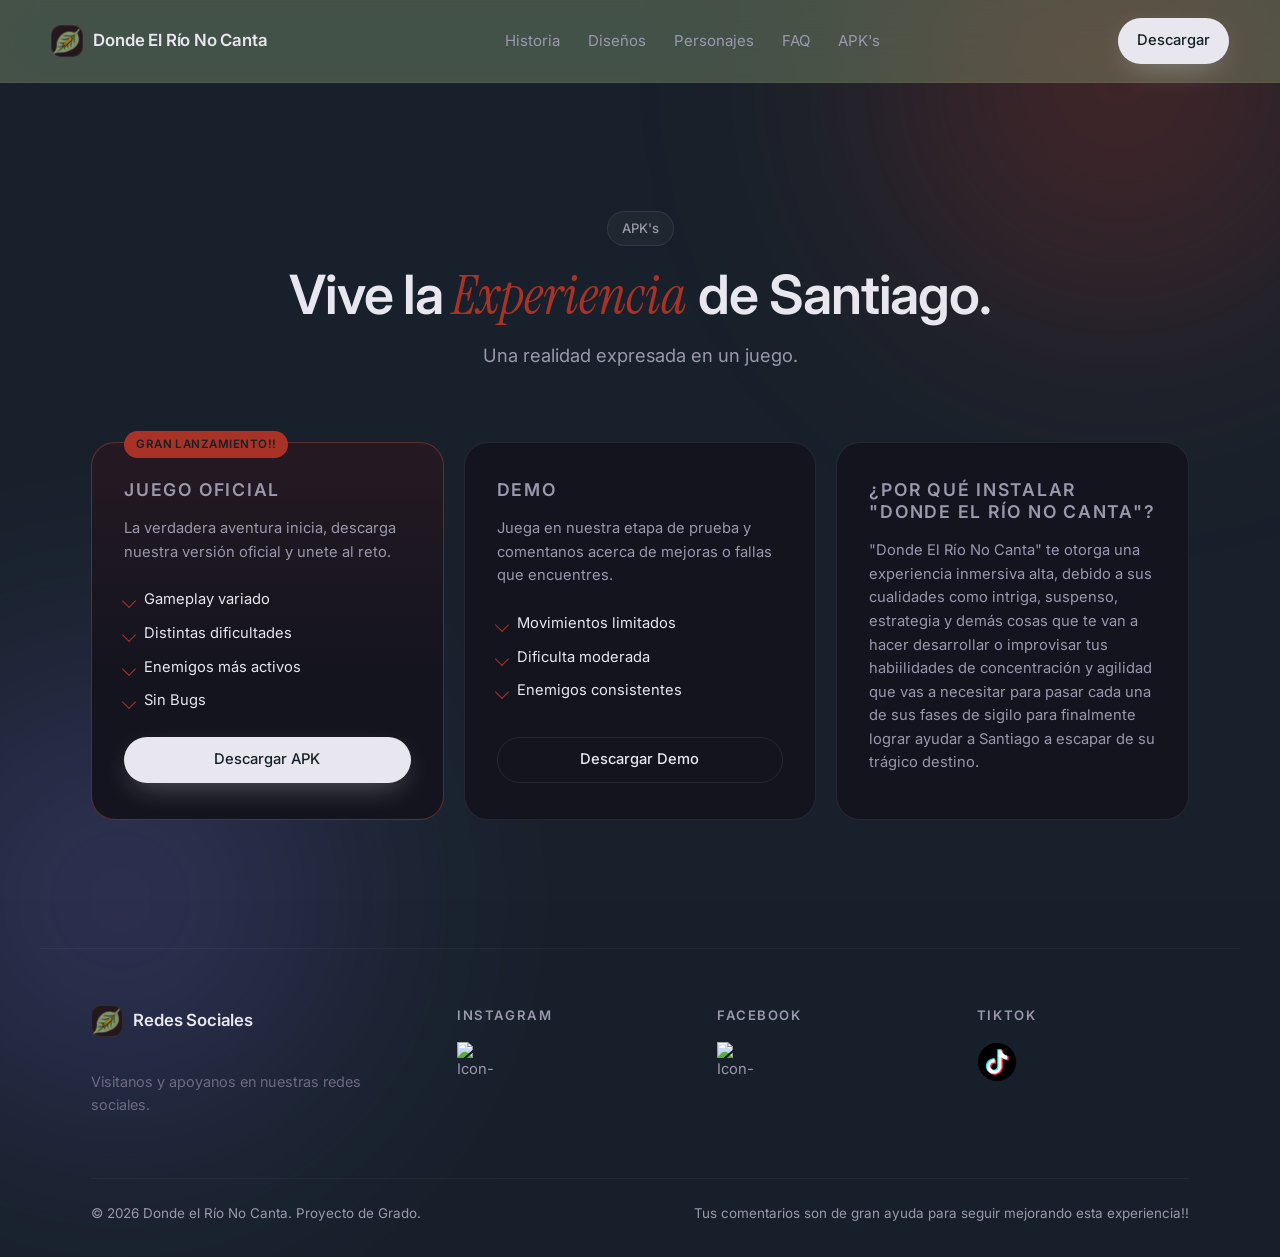
==== Apk.html @ 6d5dd077 "Add files via upload" ====
<!doctype html>
<html lang="es">
<head>
  <meta charset="utf-8" />
  <meta name="viewport" content="width=device-width,initial-scale=1" />
  <meta name="theme-color" content="#0a0a0f" />
  <title>Donde El Río No Canta</title>
  <meta name="description" content="Aurix is a dark, modern single-page HTML template for AI SaaS products. Bento feature grid, editorial hero, gradient glow, and a clean dark palette." />
  <link rel="preconnect" href="https://fonts.googleapis.com" />
  <link rel="preconnect" href="https://fonts.gstatic.com" crossorigin />
  <link rel="stylesheet" href="https://fonts.googleapis.com/css2?family=Instrument+Serif:ital@0;1&family=Inter:wght@400;500;600;700&display=swap" />
  <link rel="stylesheet" href="assets/css/styles.css" />

  <link rel="Icon" href="/assets/img/favicom.ico">

</head>
<body>
  <div class="grain" aria-hidden="true"></div>
  <div class="orb orb-a" aria-hidden="true"></div>
  <div class="orb orb-b" aria-hidden="true"></div>

  <header class="site-header">
    <a class="brand" href="Main.html" aria-label="Aurix home">
      <span class="brand-mark" aria-hidden="true">
        <img src="/assets/img/favicom.ico">
      </span>
      <span class="brand-name">Donde El Río No Canta</span>
    </a>
    <nav class="site-nav" aria-label="Main">
      <a href="Historia.html">Historia</a>
      <a href="Diseños.html">Diseños</a>
      <a href="Personajes.html">Personajes</a>
      <a href="FAQ.html">FAQ</a>
      <a href="Apk.html">APK's</a>
    </nav>
    <div class="header-cta">
    
      <a class="btn btn-solid" href="Apk.html">Descargar</a>
    </div>
    <button class="menu-toggle" aria-label="Menu" aria-expanded="false">
      <span></span><span></span><span></span>
    </button>
  </header>
  <nav class="site-mobile-nav" aria-label="Mobile">
    <a href="Historia.html">Historia</a>
    <a href="Diseños.html">Diseños</a>
    <a href="Personajes.html">Personajes</a>
    <a href="FAQ.html">FAQ</a>
    <a href="Apk.html">APK's</a>
  </nav>


    <section class="pricing" id="pricing">
      <header class="section-head">
        <p class="eyebrow">APK's</p>
        <h2>Vive la<span class="serif-it"> Experiencia</span> de Santiago.</h2>
        <p class="section-lede">Una realidad expresada en un juego.</p>
      </header>
      <div class="plans">
        
        <article class="plan plan-featured">
          <span class="plan-badge">Gran Lanzamiento!!</span>
          <h3>Juego Oficial</h3>
          <p class="plan-lede">La verdadera aventura inicia, descarga nuestra versión oficial y unete al reto.</p>
          <ul>
            <li>Gameplay variado</li>
            <li>Distintas dificultades</li>
            <li>Enemigos más activos</li>
            <li>Sin Bugs</li>
          </ul>
          <a class="btn btn-solid" href="#">Descargar APK</a>
        </article>
        <article class="plan">
          <h3>Demo</h3>
          <p class="plan-lede">Juega en nuestra etapa de prueba y comentanos acerca de mejoras o fallas que encuentres.</p>
          <ul>
            <li>Movimientos limitados</li>
            <li>Dificulta moderada</li>
            <li>Enemigos consistentes</li>
          </ul>
          <a class="btn btn-ghost" href="https://drive.google.com/drive/folders/1SPtxNDa3PWS99QMB6hzHfhXV5OOIgSwc?usp=drive_link" target="_blank">Descargar Demo</a>
        </article>
        <article class="plan">
          <h3>¿Por qué instalar "Donde El Río No Canta"?</h3>
          
          <p class="plan-lede">"Donde El Río No Canta" te otorga una experiencia inmersiva alta, debido a sus cualidades como intriga, suspenso, estrategia y demás cosas que te van a hacer desarrollar o improvisar tus habiilidades de concentración y agilidad que vas a necesitar para pasar cada una de sus fases de sigilo para finalmente lograr ayudar a Santiago a escapar de su trágico destino.</p>
          
        </article>
      </div>
    </section>

  <footer class="site-footer">
    <div class="footer-grid">
      <div>
        <p class="brand" href="#" aria-label="Aurix home">
          <span class="brand-mark" aria-hidden="true">
            <img src="/assets/img/favicom.ico">
          </span>
          <span class="brand-name">Redes Sociales</span>
        </p>
        <p class="footer-note">Visitanos y apoyanos en nuestras redes sociales.</p>
      </div>
      <div>
        <p class="footer-heading">Instagram</p>
        <ul><li><a href="https://www.instagram.com/dondelrionocanta.studio/" target="_blank"><img loading="lazy" src="https://icon-icons.com/images/instagram.webp" alt="Icon-Icons Instagram" title="Instagram" width="40" height="40"></a></li></ul>
      </div>
      <div>
        <p class="footer-heading">Facebook</p>
        <ul><li><a href="https://www.facebook.com/profile.php?id=61593930284303" target="_blank"><img loading="lazy" src="https://icon-icons.com/images/facebook.webp" alt="Icon-Icons Facebook" title="Facebook" width="40" height="40"></a></li></ul>
      </div>
      <div>
        <p class="footer-heading">TikTok</p>
        <ul><li><a href="https://www.tiktok.com/@dondelrionocanta.studio?lang=es" target="_blank"><img loading="lazy" src="/assets/img/tiktok-icon-free-png.webp" alt="Icon-Icons Tik Tok" title="Tik Tok" width="40" height="40"></a></li></ul>
        </div>
      </div>
    </div>
    <div class="footer-bottom">
      <p>© <span id="y"></span> Donde el Río No Canta. Proyecto de Grado.</p>
      <p>Tus comentarios son de gran ayuda para seguir mejorando esta experiencia!!</p>    
    </div>
  </footer>

  <script src="assets/js/main.js" defer></script>
</body>
</html>
---- assets/css/styles.css ----
/* =========================================================
   Aurix — dark luxury AI SaaS landing template
   Single-file, tokenised, vanilla CSS.
   ========================================================= */

:root {

/*Paleta de Colores "Donde El Río No Canta"*/

  --Principal: #7b7d7d; /*Gris Ceniza*/
  --Principal-2: #7d8f69; /*Verde Oliva*/
  --Fondo: #17202a; /*Negro Carbón*/
  --Fondo-2: #7d8f69; /*Verde Oliva*/
  --Secundario: #7b7d7d; /*Gris Ceniza*/
  --Secundario-2: #7d8f69; /*Verde Oliva*/
  --Acento: #a93226; /*Rojo Quemado*/
  --Acento-2: #f7dc6f; /*Amarillo Tenue*/

/* ======================================== */

  --bg: #17202a;
  --bg-elev: #10101a;
  --bg-card: #14141f;
  --line: color-mix(in oklab, #ffffff 8%, transparent);
  --line-soft: color-mix(in oklab, #ffffff 4%, transparent);
  --text: #e8e7ef;
  --text-muted: #9a98ad;
  --text-dim: #6c6a82;
  --accent: #a93226;
  --accent-2: #ff6b9a;
  --accent-3: #8c7bff;
  --ok: #4ade80;
  --warn: #facc15;
  --err: #f87171;

  --radius-sm: 10px;
  --radius: 16px;
  --radius-lg: 24px;
  --radius-xl: 36px;

  --shadow-card: 0 1px 0 0 color-mix(in oklab, #ffffff 6%, transparent) inset,
                 0 30px 60px -30px rgba(0,0,0,0.8);

  --ease: cubic-bezier(0.2, 0.8, 0.2, 1);

  --container: 1200px;
  --pad-x: clamp(20px, 4vw, 56px);
  --pad-section: clamp(72px, 10vw, 160px);

  --serif: 'Instrument Serif', 'Playfair Display', Georgia, serif;
  --sans: 'Inter', -apple-system, BlinkMacSystemFont, 'Segoe UI', Roboto, sans-serif;

  --size-h1: clamp(2.6rem, 1.5rem + 5.2vw, 6rem);
  --size-h2: clamp(2rem, 1.3rem + 2.6vw, 3.5rem);
  --size-h3: clamp(1.15rem, 1rem + 0.5vw, 1.4rem);
  --size-body: clamp(1rem, 0.95rem + 0.2vw, 1.05rem);
}

*,*::before,*::after { box-sizing: border-box; }
html { scroll-behavior: smooth; }
@media (prefers-reduced-motion: reduce) { html { scroll-behavior: auto; } }

body {
  margin: 0;
  font-family: var(--sans);
  font-size: var(--size-body);
  line-height: 1.6;
  color: var(--text);
  background: var(--bg);
  -webkit-font-smoothing: antialiased;
  text-rendering: optimizeLegibility;
  overflow-x: hidden;
}

img { display: block; max-width: 100%; height: auto; }

h1,h2,h3,h4 { letter-spacing: -0.02em; line-height: 1.08; margin: 0; font-weight: 600; color: var(--text); }
h1 { font-size: var(--size-h1); }
h2 { font-size: var(--size-h2); }
h3 { font-size: var(--size-h3); letter-spacing: -0.01em; line-height: 1.25; }

p { margin: 0 0 1em; color: var(--text-muted); }
a { color: inherit; text-decoration: none; transition: color 0.2s var(--ease); }
a:hover { color: var(--accent); }

.serif-it {
  font-family: var(--serif);
  font-style: italic;
  font-weight: 400;
  color: var(--accent);
  letter-spacing: 0;
}

/* ───── background atmosphere ───── */
.grain {
  position: fixed; inset: 0; pointer-events: none; z-index: 1;
  opacity: 0.05; mix-blend-mode: overlay;
  background-image: url("data:image/svg+xml;utf8,<svg xmlns='http://www.w3.org/2000/svg' width='140' height='140'><filter id='n'><feTurbulence type='fractalNoise' baseFrequency='0.8' numOctaves='3' stitchTiles='stitch'/><feColorMatrix values='0 0 0 0 1  0 0 0 0 1  0 0 0 0 1  0 0 0 0.5 0'/></filter><rect width='100%25' height='100%25' filter='url(%23n)'/></svg>");
}
.orb {
  position: fixed; pointer-events: none; z-index: 0;
  width: 720px; height: 720px; border-radius: 50%;
  filter: blur(120px); opacity: 0.45;
}
.orb-a { top: -280px; right: -200px; background: radial-gradient(circle, var(--accent) 0%, transparent 65%); }
.orb-b { bottom: -360px; left: -240px; background: radial-gradient(circle, var(--accent-3) 0%, transparent 65%); opacity: 0.3; }

/* ───── header ───── */
.site-header {
  position: sticky; top: 0; z-index: 50;
  display: grid; grid-template-columns: auto 1fr auto; align-items: center;
  gap: 32px;
  padding: 18px var(--pad-x);
  background: color-mix(in oklab, var(--Secundario-2) 45%, transparent);
  backdrop-filter: saturate(140%) blur(18px);
  -webkit-backdrop-filter: saturate(140%) blur(18px);
  border-bottom: 1px solid var(--line-soft);
}
.brand { display: inline-flex; align-items: center; gap: 10px; color: var(--text); font-weight: 600; letter-spacing: -0.01em; font-size: 1.05rem; }
.brand:hover { color: var(--accent); }
.brand-mark { display: inline-grid; place-items: center; width: 32px; height: 32px; border-radius: 10px; background: color-mix(in oklab, var(--accent) 14%, var(--bg-elev)); color: var(--accent); border: 1px solid var(--line); }
.site-nav { display: flex; gap: 28px; justify-content: center; }
.site-nav a { color: var(--text-muted); font-size: 0.94rem; position: relative; padding: 4px 0; }
.site-nav a:hover { color: var(--text); }
.site-nav a::after { content: ''; position: absolute; left: 50%; bottom: -2px; width: 0; height: 1px; background: var(--accent); transition: width 0.3s var(--ease), left 0.3s var(--ease); }
.site-nav a:hover::after { width: 100%; left: 0; }
.header-cta { display: flex; gap: 10px; align-items: center; }

.menu-toggle {
  display: none;
  background: transparent; border: 1px solid var(--line);
  width: 40px; height: 40px; border-radius: 10px;
  padding: 0; cursor: pointer;
  flex-direction: column; justify-content: center; align-items: center; gap: 4px;
}
.menu-toggle span { width: 16px; height: 1.5px; background: var(--text); transition: transform 0.3s var(--ease); }

/* ───── buttons ───── */
.btn {
  display: inline-flex; align-items: center; justify-content: center; gap: 8px;
  padding: 10px 18px; border-radius: 999px;
  font-size: 0.92rem; font-weight: 500;
  border: 1px solid transparent;
  cursor: pointer; transition: all 0.25s var(--ease);
  white-space: nowrap;
}
.btn-solid {
  background: var(--text); color: var(--bg);
  box-shadow: 0 10px 30px -10px color-mix(in oklab, var(--text) 40%, transparent);
}
.btn-solid:hover { background: var(--accent); color: var(--bg); transform: translateY(-1px); }
.btn-ghost {
  background: transparent; color: var(--text);
  border-color: var(--line);
}
.btn-ghost:hover { border-color: var(--text); color: var(--text); background: color-mix(in oklab, #ffffff 3%, transparent); }
.btn-lg { padding: 14px 26px; font-size: 1rem; border-radius: 999px; }

/* ───── hero ───── */
.hero {
  position: relative; z-index: 2;
  display: grid; grid-template-columns: minmax(0, 1.05fr) minmax(0, 1fr);
  gap: clamp(32px, 5vw, 72px); align-items: center;
  padding: clamp(56px, 8vw, 120px) var(--pad-x) clamp(72px, 9vw, 140px);
  max-width: var(--container); margin: 0 auto;
}
.hero-inner { max-width: 640px; }
.eyebrow {
  display: inline-flex; align-items: center; gap: 8px;
  font-size: 0.82rem; color: var(--text-muted); font-weight: 500;
  padding: 6px 14px; border: 1px solid var(--line); border-radius: 999px;
  background: color-mix(in oklab, #ffffff 3%, transparent);
  margin: 0 0 24px;
}
.pulse { width: 7px; height: 7px; border-radius: 50%; background: var(--accent); box-shadow: 0 0 0 0 var(--accent); animation: pulse 2s infinite; }
@keyframes pulse { 0% { box-shadow: 0 0 0 0 color-mix(in oklab, var(--accent) 50%, transparent); } 70% { box-shadow: 0 0 0 10px color-mix(in oklab, var(--accent) 0%, transparent); } }
@media (prefers-reduced-motion: reduce) { .pulse { animation: none; } }

.hero-title { font-weight: 600; letter-spacing: -0.035em; }
.hero-sub { font-size: clamp(1.05rem, 1rem + 0.3vw, 1.2rem); max-width: 540px; margin: 24px 0 32px; color: var(--text-muted); }
.hero-actions { display: flex; gap: 12px; flex-wrap: wrap; margin-bottom: 48px; }
.hero-proof { list-style: none; padding: 0; margin: 0; display: grid; grid-template-columns: repeat(3, 1fr); gap: 18px; border-top: 1px solid var(--line-soft); padding-top: 28px; }
.hero-proof li { display: flex; flex-direction: column; gap: 2px; }
.hero-proof strong { font-size: clamp(1.3rem, 1.1rem + 0.6vw, 1.6rem); color: var(--text); font-weight: 600; letter-spacing: -0.02em; }
.hero-proof span { font-size: 0.82rem; color: var(--text-dim); }

.hero-visual {
  position: relative;
  aspect-ratio: 4/3;
}
.hero-shot {
  width: 100%; height: 100%; object-fit: cover;
  border-radius: var(--radius-lg); border: 1px solid var(--line);
  box-shadow: var(--shadow-card);
}
.hero-card {
  position: absolute;
  bottom: -28px; left: -20px;
  width: min(76%, 360px);
  background: color-mix(in oklab, var(--bg-card) 92%, transparent);
  backdrop-filter: blur(20px);
  -webkit-backdrop-filter: blur(20px);
  border: 1px solid var(--line);
  border-radius: var(--radius);
  padding: 14px 16px;
  font-family: 'SFMono-Regular', 'Menlo', monospace;
  font-size: 0.78rem;
  box-shadow: 0 24px 50px -20px rgba(0,0,0,0.7);
}
.hero-card-row { display: flex; align-items: center; gap: 6px; padding-bottom: 10px; border-bottom: 1px solid var(--line-soft); margin-bottom: 10px; }
.dot { width: 9px; height: 9px; border-radius: 50%; }
.dot-r { background: var(--err); } .dot-a { background: var(--warn); } .dot-g { background: var(--ok); }
.hero-card-title { margin-left: 10px; color: var(--text-dim); font-size: 0.72rem; }
.hero-card-body p { margin: 4px 0; color: var(--text-muted); font-size: 0.76rem; }
.tag { display: inline-block; padding: 1px 7px; border-radius: 4px; font-size: 0.66rem; font-weight: 600; letter-spacing: 0.04em; text-transform: uppercase; }
.tag-ok { background: color-mix(in oklab, var(--ok) 18%, transparent); color: var(--ok); }
.tag-warn { background: color-mix(in oklab, var(--warn) 18%, transparent); color: var(--warn); }
.hero-card-output { margin-top: 8px; padding-top: 8px; border-top: 1px solid var(--line-soft); color: var(--text); font-family: var(--sans); font-style: italic; font-size: 0.82rem; }

/* ───── logo strip ───── */
.logos {
  position: relative; z-index: 2;
  max-width: var(--container); margin: 0 auto;
  padding: 40px var(--pad-x);
  border-top: 1px solid var(--line-soft); border-bottom: 1px solid var(--line-soft);
  text-align: center;
}
.logos-label { font-size: 0.8rem; color: var(--text-dim); text-transform: uppercase; letter-spacing: 0.14em; margin-bottom: 20px; }
.logos ul { list-style: none; padding: 0; margin: 0; display: flex; gap: clamp(24px, 5vw, 56px); justify-content: center; flex-wrap: wrap; }
.logos li { font-family: var(--serif); font-size: clamp(1.3rem, 1.1rem + 0.5vw, 1.6rem); color: var(--text-muted); letter-spacing: -0.01em; transition: color 0.25s var(--ease); }
.logos li:hover { color: var(--text); }

/* ───── shared section ───── */
.section-head { max-width: 720px; margin: 0 auto clamp(40px, 6vw, 72px); text-align: center; }
.section-head .eyebrow { margin-bottom: 20px; }
.section-head h2 { margin-bottom: 16px; }
.section-lede { font-size: clamp(1rem, 0.95rem + 0.3vw, 1.15rem); color: var(--text-muted); }

/* ───── features / bento ───── */
.features {
  position: relative; z-index: 2;
  max-width: var(--container); margin: 0 auto;
  padding: var(--pad-section) var(--pad-x);
}
.bento {
  display: grid;
  grid-template-columns: repeat(6, 1fr);
  grid-auto-rows: minmax(220px, auto);
  gap: 16px;
}
.bento-cell {
  grid-column: span 3;
  background: var(--bg-card);
  border: 1px solid var(--line);
  border-radius: var(--radius-lg);
  padding: clamp(24px, 3vw, 36px);
  position: relative; overflow: hidden;
  transition: border-color 0.3s var(--ease), transform 0.3s var(--ease);
  display: flex; flex-direction: column; gap: 8px;
}
.bento-cell:hover { border-color: color-mix(in oklab, var(--accent) 40%, var(--line)); transform: translateY(-2px); }
.bento-cell::before {
  content: ''; position: absolute; inset: 0;
  background: radial-gradient(400px at var(--mx,50%) var(--my,0%), color-mix(in oklab, var(--accent) 10%, transparent), transparent 60%);
  opacity: 0; transition: opacity 0.4s var(--ease); pointer-events: none;
}
.bento-cell:hover::before { opacity: 1; }
.cell-wide { grid-column: span 4; }
.cell-tall { grid-column: span 2; grid-row: span 2; }
.cell-kicker { font-size: 0.78rem; color: var(--accent); text-transform: uppercase; letter-spacing: 0.12em; font-weight: 600; margin: 0 0 4px; }
.bento-cell h3 { margin-bottom: 4px; }
.bento-cell p { color: var(--text-muted); font-size: 0.96rem; margin-bottom: 0; }

.stream { display: flex; gap: 8px; flex-wrap: wrap; margin-top: 20px; }
.stream span {
  font-family: 'SFMono-Regular', 'Menlo', monospace; font-size: 0.78rem;
  background: var(--bg); border: 1px solid var(--line); padding: 6px 12px;
  border-radius: 999px; color: var(--text-muted);
}
.cell-shot {
  margin-top: auto; border-radius: var(--radius); border: 1px solid var(--line);
  width: 100%; aspect-ratio: 16/9; object-fit: cover;
}
.trace { margin-top: 20px; display: flex; flex-direction: column; gap: 6px; }
.trace-row {
  display: grid; grid-template-columns: auto 1fr auto; align-items: center; gap: 10px;
  font-family: 'SFMono-Regular', 'Menlo', monospace; font-size: 0.78rem;
  padding: 8px 12px; background: var(--bg); border: 1px solid var(--line-soft);
  border-radius: 10px; color: var(--text-muted);
}
.trace-row span { color: var(--text-dim); }
.trace-row em { color: var(--accent); font-style: normal; font-size: 0.72rem; }
.chip-row { display: flex; flex-wrap: wrap; gap: 8px; margin-top: 20px; }
.chip { padding: 6px 12px; border-radius: 999px; background: var(--bg); border: 1px solid var(--line); font-size: 0.82rem; color: var(--text-muted); transition: all 0.2s var(--ease); }
.chip:hover { color: var(--text); border-color: var(--text-dim); }

/* ───── workflow ───── */
.workflow {
  position: relative; z-index: 2;
  max-width: var(--container); margin: 0 auto;
  padding: var(--pad-section) var(--pad-x);
}
.steps {
  list-style: none; padding: 0; margin: 0;
  display: grid; grid-template-columns: repeat(3, 1fr); gap: 24px;
}
.steps li {
  padding: 32px; border-radius: var(--radius-lg);
  background: var(--bg-card); border: 1px solid var(--line);
  position: relative; display: flex; flex-direction: column; gap: 8px;
}
.step-num {
  font-family: var(--serif); font-style: italic; font-size: 2.4rem;
  color: var(--accent); line-height: 1; margin-bottom: 12px;
}
.steps li h3 { margin-bottom: 4px; }
.steps li p { margin: 0; }

/* ───── testimonials ───── */
.quotes {
  position: relative; z-index: 2;
  max-width: var(--container); margin: 0 auto;
  padding: var(--pad-section) var(--pad-x);
}
.quote-grid {
  display: grid; grid-template-columns: repeat(3, 1fr); gap: 20px;
}
.quote-grid blockquote {
  margin: 0; padding: 32px;
  border-radius: var(--radius-lg);
  background: var(--bg-card); border: 1px solid var(--line);
  display: flex; flex-direction: column; gap: 24px;
}
.quote-grid p {
  font-family: var(--serif); font-size: 1.35rem; line-height: 1.4;
  color: var(--text); margin: 0; letter-spacing: -0.005em;
}
.quote-grid footer { display: flex; align-items: center; gap: 12px; }
.quote-grid footer img { width: 44px; height: 44px; border-radius: 50%; object-fit: cover; border: 1px solid var(--line); }
.quote-grid cite { display: flex; flex-direction: column; font-style: normal; font-size: 0.92rem; color: var(--text); font-weight: 500; }
.quote-grid cite span { color: var(--text-dim); font-size: 0.8rem; font-weight: 400; }

/* ───── pricing ───── */
.pricing {
  position: relative; z-index: 2;
  max-width: var(--container); margin: 0 auto;
  padding: var(--pad-section) var(--pad-x);
}
.plans {
  display: grid; grid-template-columns: repeat(3, 1fr); gap: 20px;
  align-items: stretch;
}
.plan {
  position: relative;
  padding: 36px 32px; border-radius: var(--radius-lg);
  background: var(--bg-card); border: 1px solid var(--line);
  display: flex; flex-direction: column; gap: 16px;
  transition: transform 0.3s var(--ease), border-color 0.3s var(--ease);
}
.plan:hover { transform: translateY(-4px); }
.plan-featured {
  background: linear-gradient(180deg, color-mix(in oklab, var(--accent) 12%, var(--bg-card)) 0%, var(--bg-card) 60%);
  border-color: color-mix(in oklab, var(--accent) 40%, var(--line));
  transform: scale(1.02);
}
.plan-badge {
  position: absolute; top: -12px; left: 32px;
  padding: 4px 12px; border-radius: 999px;
  background: var(--accent); color: var(--bg);
  font-size: 0.72rem; font-weight: 600; letter-spacing: 0.04em; text-transform: uppercase;
}
.plan h3 { font-size: 1.1rem; color: var(--text-muted); text-transform: uppercase; letter-spacing: 0.1em; font-weight: 600; }
.price { display: flex; align-items: baseline; gap: 6px; margin: 0; font-family: var(--serif); font-style: normal; }
.price span { font-size: 3rem; color: var(--text); letter-spacing: -0.02em; font-weight: 400; }
.price em { font-size: 0.88rem; color: var(--text-dim); font-style: normal; font-family: var(--sans); }
.plan-lede { color: var(--text-muted); font-size: 0.92rem; margin: 0 0 8px; }
.plan ul { list-style: none; padding: 0; margin: 0; flex-grow: 1; display: flex; flex-direction: column; gap: 10px; }
.plan ul li { font-size: 0.92rem; color: var(--text); padding-left: 20px; position: relative; }
.plan ul li::before { content: ''; position: absolute; left: 0; top: 8px; width: 10px; height: 10px; border-left: 1.5px solid var(--accent); border-bottom: 1.5px solid var(--accent); transform: rotate(-45deg); }
.plan .btn { width: 100%; margin-top: 8px; }

/* ───── faq ───── */
.faq {
  position: relative; z-index: 2;
  max-width: 860px; margin: 0 auto;
  padding: var(--pad-section) var(--pad-x);
}
.faq-list { display: flex; flex-direction: column; gap: 4px; }
.faq details {
  border-top: 1px solid var(--line-soft);
  padding: 20px 4px;
}
.faq details:last-of-type { border-bottom: 1px solid var(--line-soft); }
.faq summary {
  list-style: none; cursor: pointer;
  font-size: 1.1rem; color: var(--text); font-weight: 500;
  display: flex; justify-content: space-between; align-items: center; gap: 16px;
  position: relative; padding-right: 32px;
}
.faq summary::-webkit-details-marker { display: none; }
.faq summary::after {
  content: '+'; position: absolute; right: 0; top: 50%; transform: translateY(-50%);
  font-size: 1.4rem; color: var(--text-muted); transition: transform 0.3s var(--ease);
  font-family: var(--serif); font-weight: 400;
}
.faq details[open] summary::after { transform: translateY(-50%) rotate(45deg); }
.faq details p { margin: 12px 0 0; color: var(--text-muted); max-width: 62ch; }

/* ───── CTA ───── */
.cta {
  position: relative; z-index: 2;
  max-width: var(--container); margin: 0 auto;
  padding: 0 var(--pad-x) var(--pad-section);
}
.cta-inner {
  padding: clamp(48px, 7vw, 96px) clamp(32px, 5vw, 72px);
  border-radius: var(--radius-xl);
  background:
    radial-gradient(800px at 20% 0%, color-mix(in oklab, var(--accent) 18%, transparent), transparent 60%),
    radial-gradient(600px at 100% 100%, color-mix(in oklab, var(--accent-3) 20%, transparent), transparent 55%),
    var(--bg-card);
  border: 1px solid var(--line);
  text-align: center;
  overflow: hidden;
}
.cta h2 { margin-bottom: 28px; }
.cta-actions { display: inline-flex; gap: 12px; flex-wrap: wrap; justify-content: center; }

/* ───── footer ───── */
.site-footer {
  position: relative; z-index: 2;
  max-width: var(--container); margin: 0 auto;
  padding: 56px var(--pad-x) 32px;
  border-top: 1px solid var(--line-soft);
}
.footer-grid {
  display: grid; grid-template-columns: 1.5fr repeat(3, 1fr);
  gap: clamp(24px, 4vw, 48px);
  margin-bottom: 48px;
}
.footer-note { margin-top: 16px; font-size: 0.9rem; color: var(--text-dim); max-width: 280px; }
.footer-heading { font-size: 0.82rem; color: var(--text-muted); text-transform: uppercase; letter-spacing: 0.12em; margin: 0 0 16px; font-weight: 600; }
.site-footer ul { list-style: none; padding: 0; margin: 0; display: flex; flex-direction: column; gap: 10px; }
.site-footer ul a { font-size: 0.92rem; color: var(--text-muted); }
.site-footer ul a:hover { color: var(--text); }
.footer-bottom {
  display: flex; justify-content: space-between; flex-wrap: wrap; gap: 12px;
  padding-top: 24px; border-top: 1px solid var(--line-soft);
  font-size: 0.84rem; color: var(--text-dim);
}
.footer-bottom p { margin: 0; }
.footer-bottom a { color: var(--text-muted); }
.footer-bottom a:hover { color: var(--text); }

/* ───── responsive ───── */
@media (max-width: 960px) {
  .site-nav, .header-cta { display: none; }
  .menu-toggle { display: inline-flex; }
  .site-header { grid-template-columns: auto 1fr; }
  .site-header.menu-open + .site-mobile-nav { display: flex; }

  .hero { grid-template-columns: 1fr; }
  .hero-visual { margin-top: 24px; }
  .hero-proof { grid-template-columns: 1fr 1fr; gap: 16px; }

  .bento { grid-template-columns: 1fr 1fr; }
  .bento-cell, .cell-wide, .cell-tall { grid-column: auto; grid-row: auto; }

  .steps, .quote-grid, .plans { grid-template-columns: 1fr; }
  .plan-featured { transform: none; }
  .footer-grid { grid-template-columns: 1fr 1fr; }
}
@media (max-width: 560px) {
  .bento { grid-template-columns: 1fr; }
  .footer-grid { grid-template-columns: 1fr; }
  .hero-proof { grid-template-columns: 1fr; border-top: none; padding-top: 0; }
  .hero-card { position: static; width: 100%; margin-top: 16px; }
  .hero-visual { aspect-ratio: auto; }
  .hero-shot { aspect-ratio: 4/3; }
}

/* mobile nav sheet */
.site-mobile-nav {
  display: none;
  position: fixed; inset: 68px 0 0; z-index: 40;
  background: color-mix(in oklab, var(--bg) 95%, transparent);
  backdrop-filter: blur(24px);
  padding: 32px var(--pad-x);
  flex-direction: column; gap: 20px;
  border-top: 1px solid var(--line);
}
.site-mobile-nav a { font-size: 1.3rem; color: var(--text); font-weight: 500; }

@media (prefers-reduced-motion: reduce) {
  * { animation-duration: 0s !important; transition: none !important; }
}

.form-control-coffee {
  display: block;
  width: 100%;
  height: calc(1.5em + 0.75rem + 2px);
  padding: 0.375rem 0.75rem;
  font-size: 1rem;
  font-weight: 400;
  line-height: 1.5;
  color: #495057;
  background-color: #fff;
  background-clip: padding-box;
  border: 1px solid #ced4da;
  border-radius: 0;
  transition: border-color 0.15s ease-in-out, box-shadow 0.15s ease-in-out;
}

@media (prefers-reduced-motion: reduce) {
  .form-control-coffee {
    transition: none;
  }
}

.border-light-coffee {
  border-color: #FFFBF2 !important;
}

.input-group-append-coffee {
  display: flex;
}

.btn-coffee {
  display: inline-block;
  font-weight: 400;
  color: #555555;
  text-align: center;
  vertical-align: middle;
  user-select: none;
  background-color: transparent;
  border: 1px solid transparent;
  padding: 0.375rem 0.75rem;
  font-size: 1rem;
  line-height: 1.5;
  border-radius: 0;
  transition: color 0.15s ease-in-out, background-color 0.15s ease-in-out, border-color 0.15s ease-in-out, box-shadow 0.15s ease-in-out;
}

@media (prefers-reduced-motion: reduce) {
  .btn-coffee {
    transition: none;
  }
}

.btn-primary-coffee {
  color: #212529;
  background-color: #DA9F5B;
  border-color: #DA9F5B;
}

.font-weight-bold-coffee {
  font-weight: 700 !important;
}

.px-3-coffee {
  padding-right: 1rem !important;
}

.px-3-coffee {
  padding-left: 1rem !important;
}
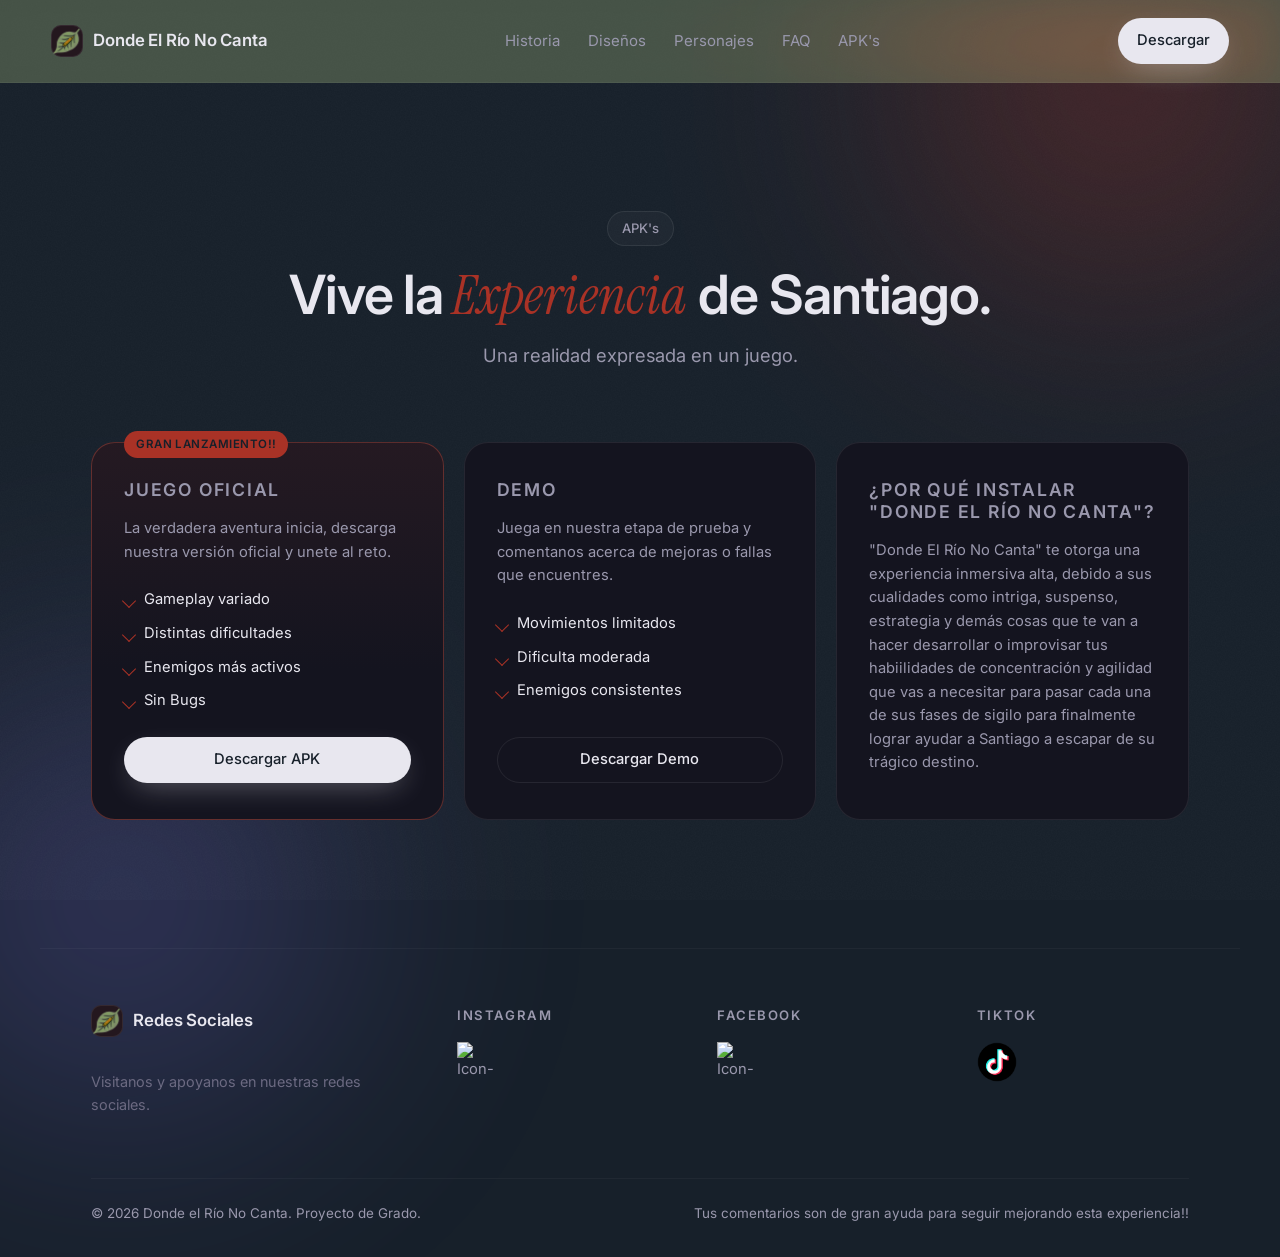
==== commit 5e6eeea8: "Update Apk.html" ====
--- a/Apk.html
+++ b/Apk.html
@@ -12,6 +12,9 @@
   <link rel="stylesheet" href="assets/css/styles.css" />
 
   <link rel="Icon" href="/assets/img/favicom.ico">
+
+  <link rel="stylesheet" href="assets/css/transiciones.css">
+  <script src="assets/js/transiciones.js" defer></script>
 
 </head>
 <body>
--- a/assets/css/transiciones.css
+++ b/assets/css/transiciones.css
@@ -0,0 +1,33 @@
+
+/* Desvanecimiento al entrar a cada página */
+body {
+    opacity: 0;
+    animation: aparecer 0.4s ease forwards;
+}
+
+/* Desvanecimiento al salir */
+body.desvanecer {
+    opacity: 0;
+    transition: opacity 0.3s ease;
+}
+
+@keyframes aparecer {
+    from {
+        opacity: 0;
+    }
+
+    to {
+        opacity: 1;
+    }
+}
+
+@media (prefers-reduced-motion: reduce) {
+    body {
+        animation-duration: 0.01ms;
+    }
+
+    body.desvanecer {
+        transition-duration: 0.01ms;
+    }
+}
+```
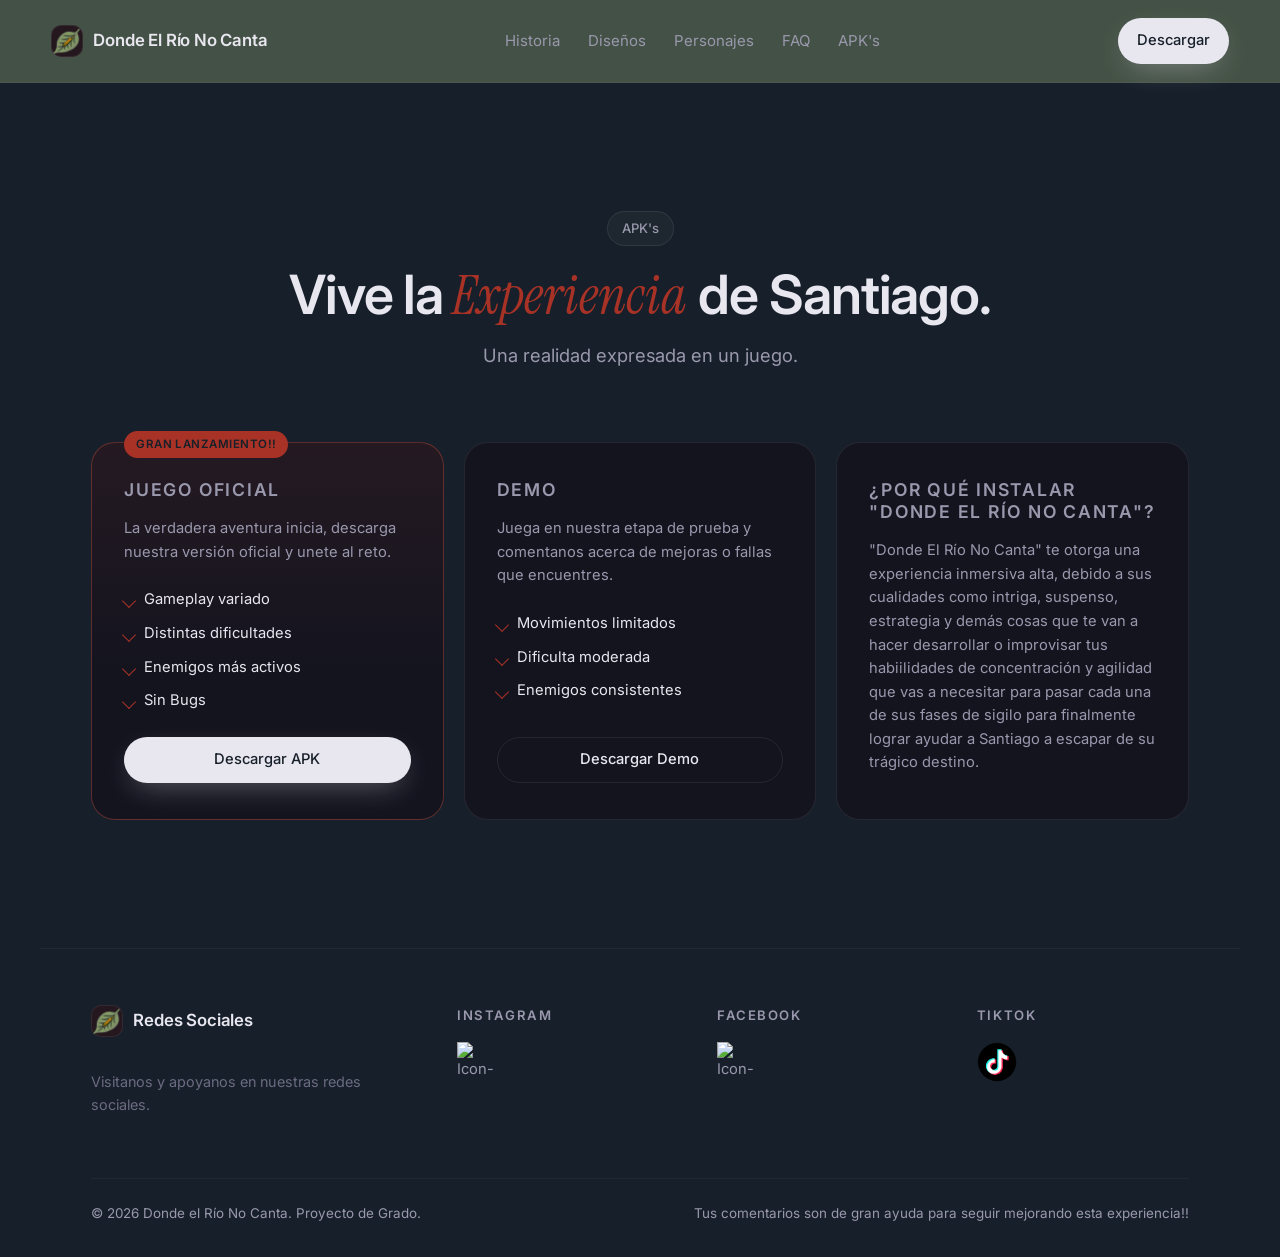
==== commit 88717aa8: "Update Apk.html" ====
--- a/Apk.html
+++ b/Apk.html
@@ -81,7 +81,7 @@
             <li>Dificulta moderada</li>
             <li>Enemigos consistentes</li>
           </ul>
-          <a class="btn btn-ghost" href="https://drive.google.com/drive/folders/1SPtxNDa3PWS99QMB6hzHfhXV5OOIgSwc?usp=drive_link" target="_blank">Descargar Demo</a>
+          <a class="btn btn-ghost" href="https://drive.google.com/drive/folders/1SPtxNDa3PWS99QMB6hzHfhXV5OOIgSwc?usp=sharing" target="_blank">Descargar Demo</a>
         </article>
         <article class="plan">
           <h3>¿Por qué instalar "Donde El Río No Canta"?</h3>
--- a/assets/css/styles.css
+++ b/assets/css/styles.css
@@ -112,8 +112,8 @@
   gap: 32px;
   padding: 18px var(--pad-x);
   background: color-mix(in oklab, var(--Secundario-2) 45%, transparent);
-  backdrop-filter: saturate(140%) blur(18px);
-  -webkit-backdrop-filter: saturate(140%) blur(18px);
+   backdrop-filter: saturate(140%) blur(18px);
+   -webkit-backdrop-filter: saturate(140%) blur(18px);
   border-bottom: 1px solid var(--line-soft);
 }
 .brand { display: inline-flex; align-items: center; gap: 10px; color: var(--text); font-weight: 600; letter-spacing: -0.01em; font-size: 1.05rem; }
@@ -563,4 +563,15 @@
 
 .px-3-coffee {
   padding-left: 1rem !important;
-}+}
+
+/* PRUEBA: detectar artefactos gráficos */
+
+.orb {
+    display: none !important;
+}
+
+.grain {
+    display: none !important;
+}
+
